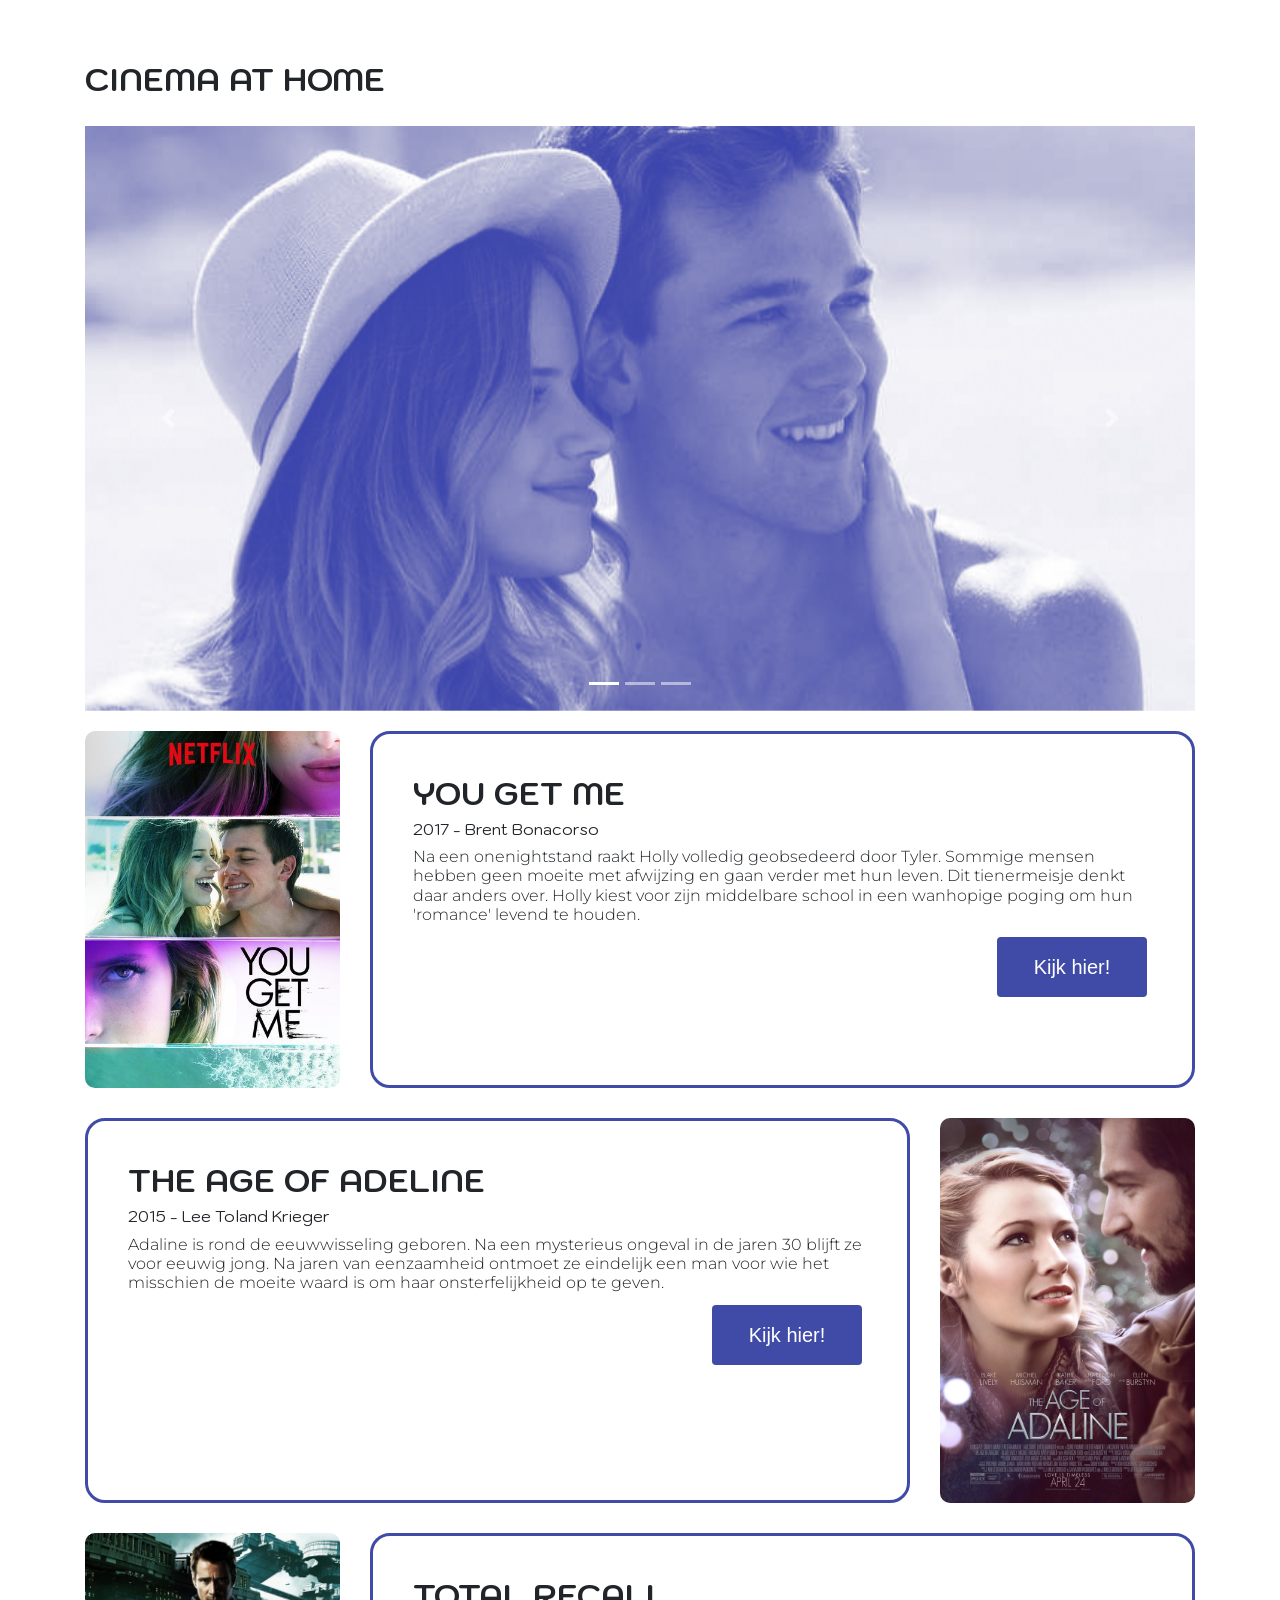
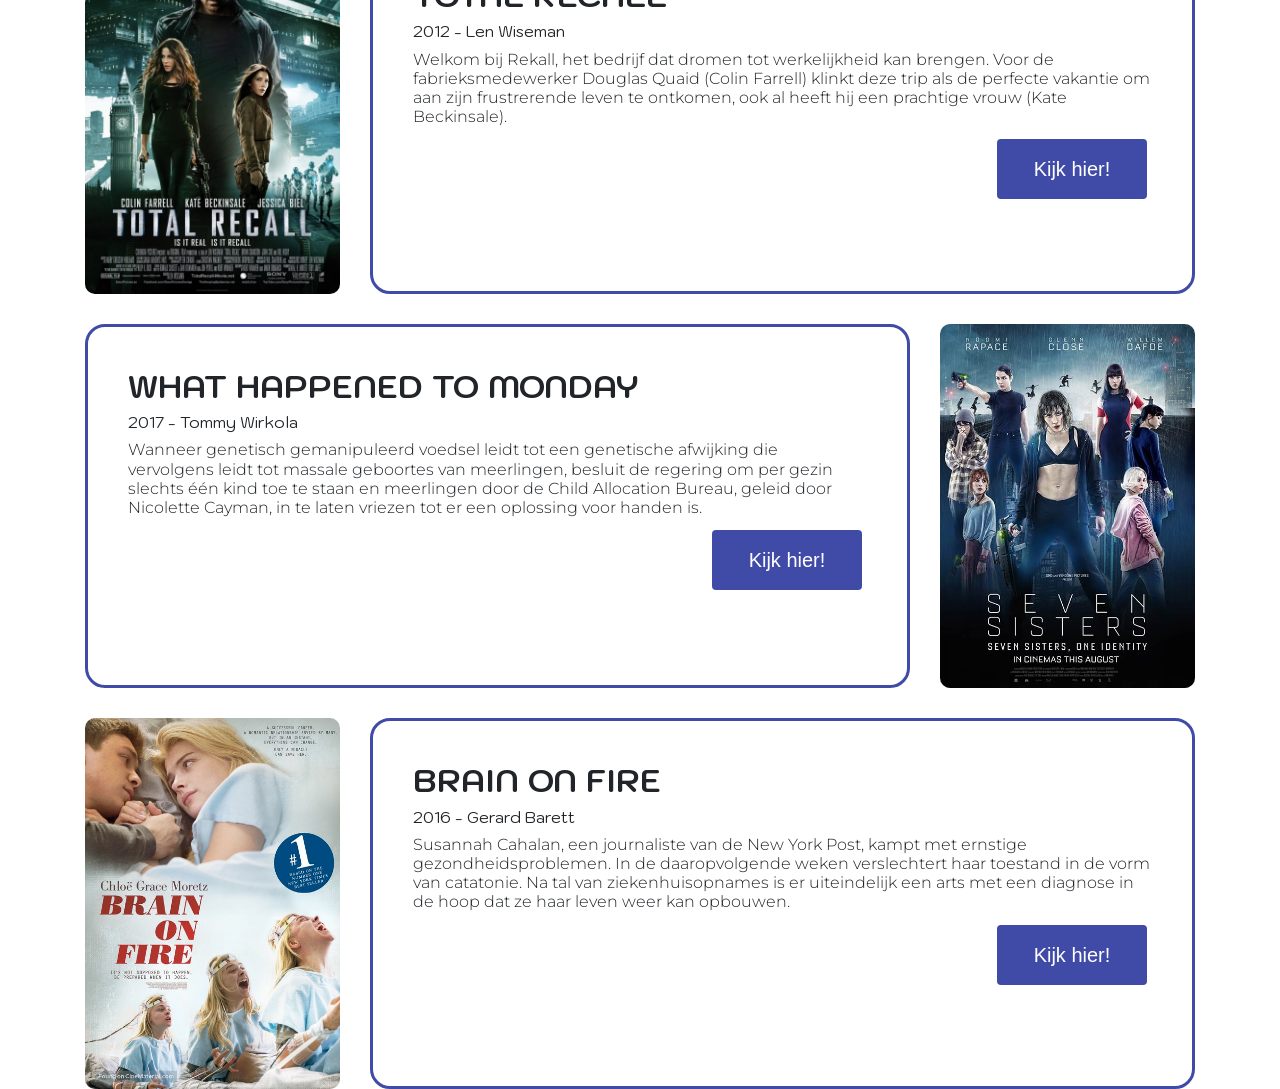
==== index.html @ 90ee4ab9 "Initial push" ====
<!doctype html>
<html>    
<head>
    <meta charset="UTF-8">

    <title>Cinema at home</title>

    <!-- bootstrap 4 css -->
    <link rel="stylesheet" href="https://stackpath.bootstrapcdn.com/bootstrap/4.1.3/css/bootstrap.min.css" integrity="sha384-MCw98/SFnGE8fJT3GXwEOngsV7Zt27NXFoaoApmYm81iuXoPkFOJwJ8ERdknLPMO"
        crossorigin="anonymous">
    <!-- google fonts-->
    <link href="https://fonts.googleapis.com/css?family=Oswald:400,700" rel="stylesheet">
    <link href="https://fonts.googleapis.com/css?family=Kodchasan:200,200i,300,300i,400,400i,500,500i,600,600i,700,700i" rel="stylesheet">
    <link href="https://fonts.googleapis.com/css?family=Montserrat:100,100i,200,200i,300,300i,400,400i,500,500i,600,600i,700,700i,800,800i,900,900i" rel="stylesheet">
    <!-- custom css -->
    <link href="styles/custom.css" rel="stylesheet" type="text/css">  
</head>

<body>
    <!-- nav -->
    <!-- einde nav-->
    <!-- head -->
    <div class="container">
        <div class="row titelrij">
            <div class="col-md-12">
                <h1>Cinema at home</h1>
                
                <!-- paginatitel-->
            </div>
        </div>
    </div>
    <!-- einde head -->

    <!-- Carousel -fluid -->
    <div class="container carousel">
        <div id="carouselExampleIndicators" class="carousel slide" data-ride="carousel">
            <ol class="carousel-indicators">
                <li data-target="#carouselExampleIndicators" data-slide-to="0" class="active"></li>
                <li data-target="#carouselExampleIndicators" data-slide-to="1"></li>
                <li data-target="#carouselExampleIndicators" data-slide-to="2"></li>
                
            </ol>
            <div class="carousel-inner">
                <div class="carousel-item active">
                    <img class="d-block w-100" src="images/yougetme1_blauw.jpg" alt="First slide">
                </div>
                <div class="carousel-item">
                    <img class="d-block w-100" src="images/age_blauw.jpg" alt="Second slide">
                </div>
                <div class="carousel-item">
                    <img class="d-block w-100" src="images/totalrecall2012_blauw.jpg" alt="Third slide">
                </div>
                <div class="carousel-item">
                    <img class="d-block w-100" src="images/monday_blauw.jpg" alt="Third slide">
                </div>
                <div class="carousel-item">
                    <img class="d-block w-100" src="images/Brain_on_Fire_Still_2_blauw.jpg" alt="Third slide">
                </div>
            </div>
            <a class="carousel-control-prev" href="#carouselExampleIndicators" role="button" data-slide="prev">
                <span class="carousel-control-prev-icon" aria-hidden="true"></span>
                <span class="sr-only">Previous</span>
            </a>
            <a class="carousel-control-next" href="#carouselExampleIndicators" role="button" data-slide="next">
                <span class="carousel-control-next-icon" aria-hidden="true"></span>
                <span class="sr-only">Next</span>
            </a>
            
        </div>
    </div>
    <!-- Einde Carousel -->

    <!-- begin eerste rij-->
    <div class="container eersterij">
        <div class="row">
            <!-- begin fotobox 1.1 -->
            <div class="col-md-3">
                <div class="kader">
                    <img class="kader" src="images/yougetme.jpg" alt="You Get Me">
                </div>
            </div>
            <!-- einde fotobox -->

            <!-- begin textbox 1.1 -->
            <div class="col-md-9">
                <article>
                    <h1>YOU GET ME</h1>
                    <h2>2017 - Brent Bonacorso</h2>
                    <h3>Na een onenightstand raakt Holly volledig geobsedeerd door Tyler. Sommige mensen hebben geen
                        moeite met afwijzing en gaan verder met hun leven. Dit tienermeisje denkt daar anders over.
                        Holly kiest voor zijn middelbare school in een wanhopige poging om hun 'romance' levend te
                        houden.</h3>
                        <button class="button" style="vertical-align:middle"><span> Kijk hier! </span></button>
                </article>
            </div>
        </div>
    </div>

    <!-- begin tweede rij-->
    <div class="container tweederij">
        <div class="row">
            <!-- begin textbox 1.2 -->
            <div class="col-md-9">
                <article>
                    <h1>THE AGE OF ADELINE</h1>
                    <h2>2015 - Lee Toland Krieger</h2>
                    <h3>Adaline is rond de eeuwwisseling geboren. Na een mysterieus ongeval in de jaren 30 blijft ze
                        voor eeuwig jong. Na jaren van eenzaamheid ontmoet ze eindelijk een man voor wie het misschien
                        de moeite waard is om haar onsterfelijkheid op te geven.</h3>
                        <button class="button" style="vertical-align:middle"><span> Kijk hier! </span></button>
                </article>
            </div>
            <!-- begin fotobox 1.2-->
            <div class="col-md-3">
                <div class="kader">
                    <img class="kader" src="images/ageof.jpg" alt="The age of adaline">
                </div>
            </div>
        </div>
    </div>

    <!-- begin derde rij-->
    <div class="container derderij">
        <div class="row">
            <!-- begin fotobox 1.3 -->
            <div class="col-md-3">
                <div class="kader">
                    <img class="kader" src="images/total1.jpg" alt="Total Recall">
                </div>
            </div>
            <!-- einde fotobox -->

            <!-- begin textbox 1.3 -->
            <div class="col-md-9">
                <article>
                    <h1>TOTAL RECALL</h1>
                    <h2>2012 - Len Wiseman</h2>
                    <h3>Welkom bij Rekall, het bedrijf dat dromen tot werkelijkheid kan brengen. Voor de
                        fabrieksmedewerker Douglas Quaid (Colin Farrell) klinkt deze trip als de perfecte vakantie om
                        aan zijn frustrerende leven te ontkomen, ook al heeft hij een prachtige vrouw (Kate
                        Beckinsale). </h3>
                        <button class="button" style="vertical-align:middle"><span> Kijk hier! </span></button>
                </article>
            </div>
        </div>
    </div>

    <!-- begin vierde rij-->
    <div class="container vierderij">
        <div class="row">
            <!-- begin textbox 1.4 -->
            <div class="col-md-9">
                <article>
                    <h1>WHAT HAPPENED TO MONDAY</h1>
                    <h2>2017 - Tommy Wirkola</h2>
                    <h3>Wanneer genetisch gemanipuleerd voedsel leidt tot een genetische afwijking die vervolgens leidt
                        tot massale geboortes van meerlingen, besluit de regering om per gezin slechts één kind toe te
                        staan en meerlingen door de Child Allocation Bureau, geleid door Nicolette Cayman, in te laten
                        vriezen tot er een oplossing voor handen is.</h3>
                        <button class="button" style="vertical-align:middle"><span> Kijk hier! </span></button>
                </article>
            </div>
            <!-- einde textbox-->
            <!-- begin fotobox 1.4 -->
            <div class="col-md-3">
                <div class="kader">
                    <img class="kader" src="images/seven.jpg" alt="What happened to monday">
                </div>
            </div>
            <!-- einde fotobox 1.4 -->
        </div>
    </div>

    <!-- begin vijfde rij-->
    <div class="container vijfderij">
        <div class="row">
            <!-- begin fotobox 1.5 -->
            <div class="col-md-3">
                <div class="kader">
                    <img class="kader" src="images/brain.jpg" alt="Brain on fire">
                </div>
            </div>
            <!-- einde fotobox -->

            <!-- begin textbox 1.5 -->
            <div class="col-md-9">
                <article>
                    <h1>BRAIN ON FIRE</h1>
                    <h2>2016 - Gerard Barett</h2>
                    <h3>Susannah Cahalan, een journaliste van de New York Post, kampt met ernstige gezondheidsproblemen.
                        In de daaropvolgende weken verslechtert haar toestand in de vorm van catatonie. Na tal van
                        ziekenhuisopnames is er uiteindelijk een arts met een diagnose in de hoop dat ze haar leven
                        weer kan opbouwen.</h3>
                        <button class="button" style="vertical-align:middle"><span> Kijk hier! </span></button>
                </article>
            </div>
            <!-- einde textbox 1.5 -->
        </div>
    </div>

   

</body>
  
<script src="https://code.jquery.com/jquery-3.3.1.slim.min.js" integrity="sha384-q8i/X+965DzO0rT7abK41JStQIAqVgRVzpbzo5smXKp4YfRvH+8abtTE1Pi6jizo" crossorigin="anonymous"></script>
<script src="https://cdnjs.cloudflare.com/ajax/libs/popper.js/1.14.3/umd/popper.min.js" integrity="sha384-ZMP7rVo3mIykV+2+9J3UJ46jBk0WLaUAdn689aCwoqbBJiSnjAK/l8WvCWPIPm49" crossorigin="anonymous"></script>
<script src="https://stackpath.bootstrapcdn.com/bootstrap/4.1.3/js/bootstrap.min.js" integrity="sha384-ChfqqxuZUCnJSK3+MXmPNIyE6ZbWh2IMqE241rYiqJxyMiZ6OW/JmZQ5stwEULTy" crossorigin="anonymous"></script>

</html>
---- styles/custom.css ----
/* ==============================================
   COLORS
   ============================================== */


/* ==============================================
   GLOBAL STYLES
   ============================================== */

body,
html {
    font-size: 16px;
    font-family: 'Open Sans', sans-serif; 
}

article {
    background-color: rgba(0,0,0,0,20);
    height: 100%;
    border-style: solid;
    border-width: 3px;
    border-color: rgb(64,75,167);
    border-radius: 20px;
    padding: 40px;
}

.kader{
    border-radius: 10px; 
    border-style: none;
}

img{
    width: 100%;
}

h1,
h2{
    font-family: 'Kodchasan', sans-serif;
    
}

h1 {
    text-transform: uppercase;
    font-size: 2rem;
    font-weight: 700;
}

h2 {
    font-size: 1rem;
    font-weight: 400;
}

h3{
    font-family: 'Montserrat', sans-serif;
    font-size: 1rem;
    font-weight: 300;
}

.titelrij {
    margin-top: 60px;
    margin-bottom: 20px;
}

.tweederij,.derderij,.vierderij,.vijfderij {
    margin-top: 30px;
}

.col{
    position: relative;
}

.carousel{
    margin-bottom: 20px;
}

.spacer{
    height: 100px;
}

.button {
    display: inline-block;
    border-radius: 4px;
    background-color:rgb(64,75,167);
    border: none;
    color: #FFFFFF;
    text-align: center;
    font-size: 20px;
    padding: 15px;
    width: 150px;
    transition: all 0.5s;
    cursor: pointer;
    margin: 5px;
    float: right;
  }
  
  .button span {
    cursor: pointer;
    display: inline-block;
    position: relative;
    transition: 0.5s;
  }
  
  .button span:after {
    content: '\00bb';
    position: absolute;
    opacity: 0;
    top: 0;
    right: -20px;
    transition: 0.5s;
  }
  
  .button:hover span {
    padding-right: 25px;
  }
  
  .button:hover span:after {
    opacity: 1;
    right: 0;
  }



/* MEDIA QUERIES
*********************************************/


/* Extra small devices (portrait phones, less than 576px)
/ No media query since this is the default in Bootstrap*/


/* Small devices (landscape phones, 576px and up)*/

@media (min-width: 576px) {}


/* Medium devices (tablets, 768px and up)*/

@media (min-width: 768px) {}


/* Large devices (desktops, 992px and up)*/

@media (min-width: 992px) {}


/* Extra large devices (large desktops, 1200px and up)*/

@media (min-width: 1200px) {}
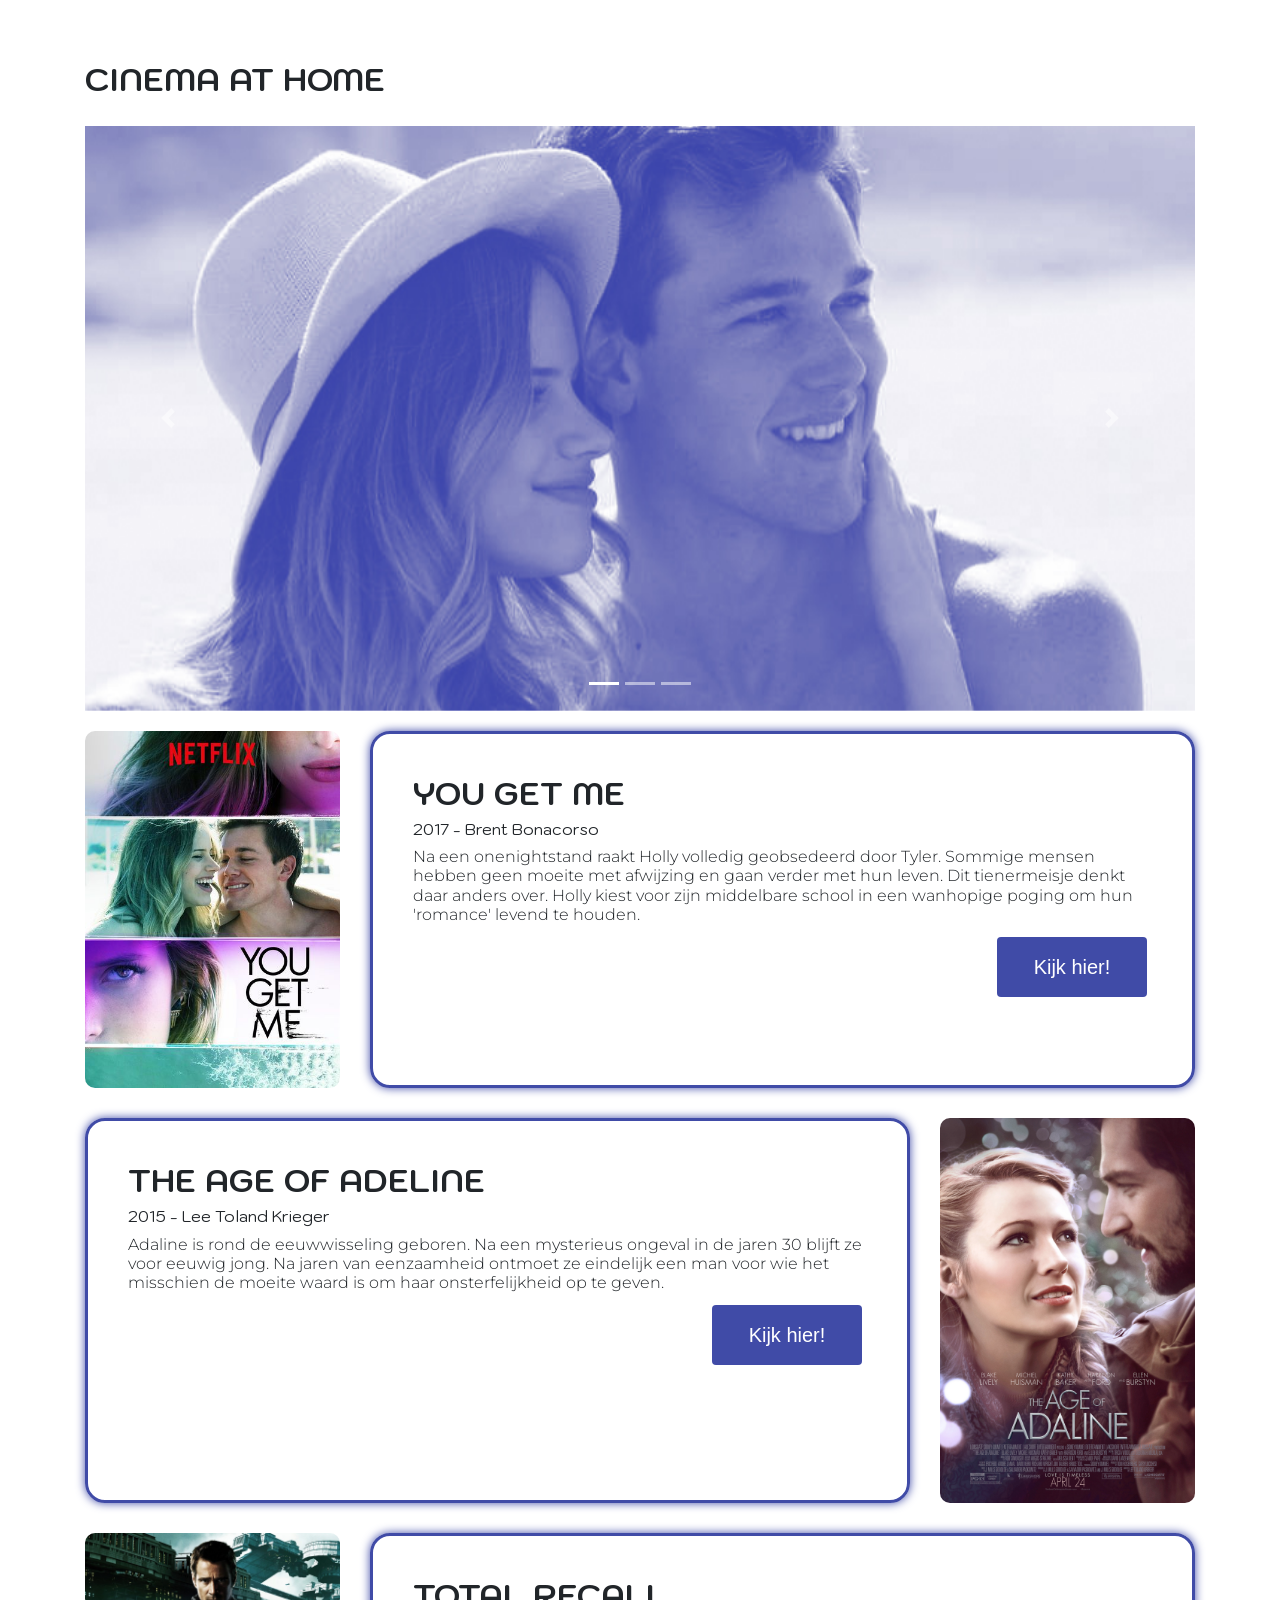
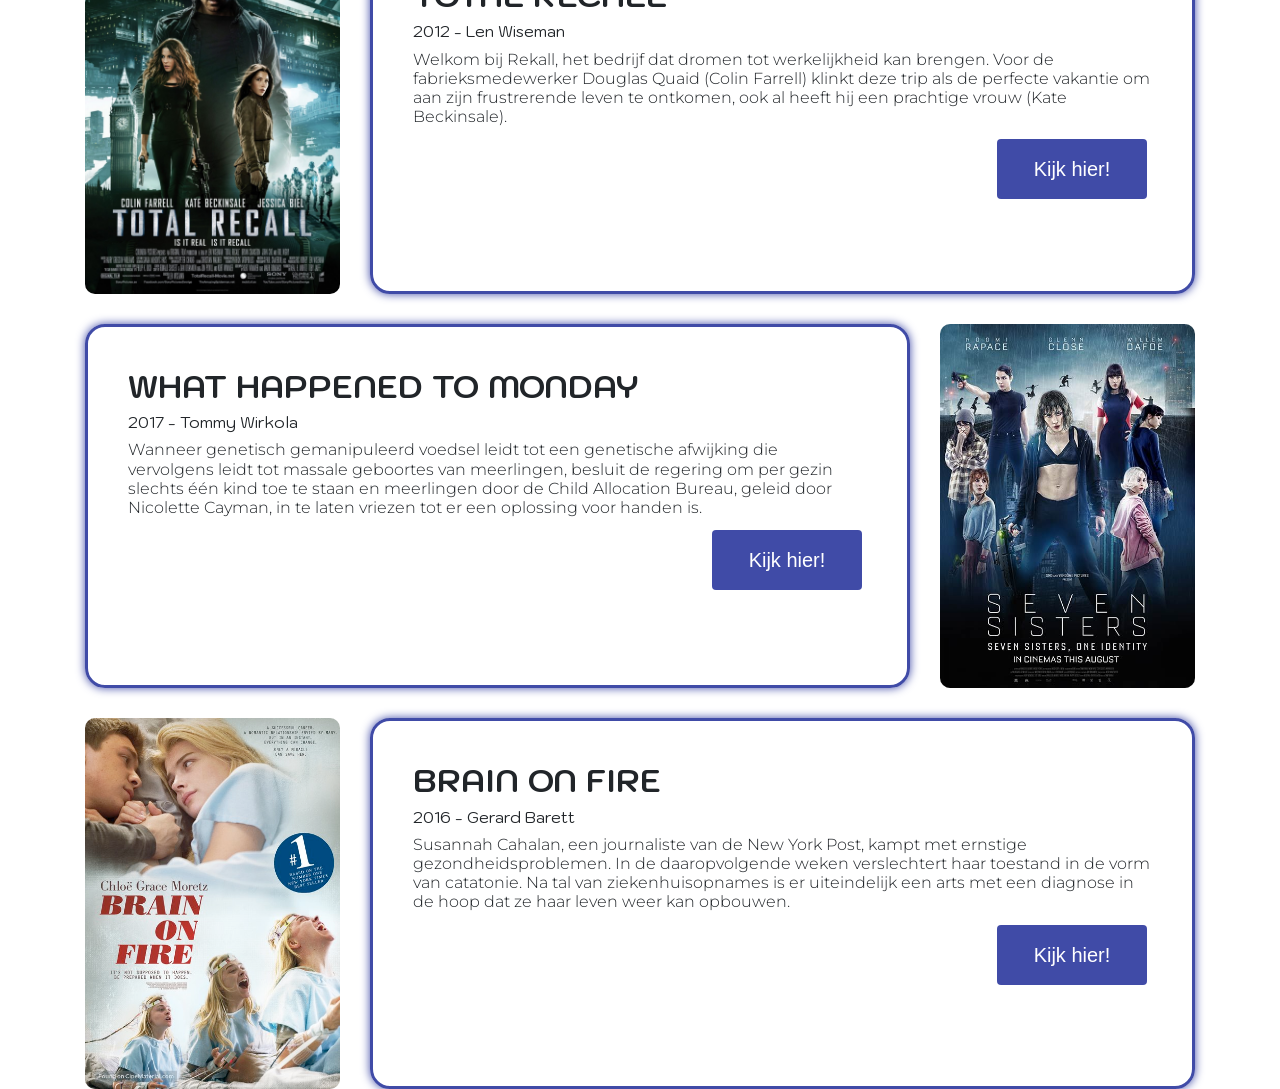
==== commit d05a8c08: "Push 2" ====
--- a/index.html
+++ b/index.html
@@ -14,6 +14,8 @@
     <link href="https://fonts.googleapis.com/css?family=Montserrat:100,100i,200,200i,300,300i,400,400i,500,500i,600,600i,700,700i,800,800i,900,900i" rel="stylesheet">
     <!-- custom css -->
     <link href="styles/custom.css" rel="stylesheet" type="text/css">  
+     <!-- Scroll CSS -->
+     <link rel="stylesheet" href="https://unpkg.com/aos@next/dist/aos.css" />
 </head>
 
 <body>
@@ -42,7 +44,7 @@
             </ol>
             <div class="carousel-inner">
                 <div class="carousel-item active">
-                    <img class="d-block w-100" src="images/yougetme1_blauw.jpg" alt="First slide">
+                    <img class="d-block w-100" src="images/yougetme1_blauw.jpg"alt="First slide">
                 </div>
                 <div class="carousel-item">
                     <img class="d-block w-100" src="images/age_blauw.jpg" alt="Second slide">
@@ -76,7 +78,7 @@
             <!-- begin fotobox 1.1 -->
             <div class="col-md-3">
                 <div class="kader">
-                    <img class="kader" src="images/yougetme.jpg" alt="You Get Me">
+                    <img data-aos="fade-right" class="kader" src="images/yougetme.jpg" alt="You Get Me">
                 </div>
             </div>
             <!-- einde fotobox -->
@@ -113,7 +115,7 @@
             <!-- begin fotobox 1.2-->
             <div class="col-md-3">
                 <div class="kader">
-                    <img class="kader" src="images/ageof.jpg" alt="The age of adaline">
+                    <img data-aos="fade-left" class="kader" src="images/ageof.jpg" alt="The age of adaline">
                 </div>
             </div>
         </div>
@@ -125,7 +127,7 @@
             <!-- begin fotobox 1.3 -->
             <div class="col-md-3">
                 <div class="kader">
-                    <img class="kader" src="images/total1.jpg" alt="Total Recall">
+                    <img data-aos="fade-right" class="kader" src="images/total1.jpg" alt="Total Recall">
                 </div>
             </div>
             <!-- einde fotobox -->
@@ -164,7 +166,7 @@
             <!-- begin fotobox 1.4 -->
             <div class="col-md-3">
                 <div class="kader">
-                    <img class="kader" src="images/seven.jpg" alt="What happened to monday">
+                    <img data-aos="fade-left" class="kader" src="images/seven.jpg" alt="What happened to monday">
                 </div>
             </div>
             <!-- einde fotobox 1.4 -->
@@ -177,7 +179,7 @@
             <!-- begin fotobox 1.5 -->
             <div class="col-md-3">
                 <div class="kader">
-                    <img class="kader" src="images/brain.jpg" alt="Brain on fire">
+                    <img data-aos="fade-right" class="kader" src="images/brain.jpg" alt="Brain on fire">
                 </div>
             </div>
             <!-- einde fotobox -->
@@ -200,10 +202,21 @@
 
    
 
-</body>
+
   
 <script src="https://code.jquery.com/jquery-3.3.1.slim.min.js" integrity="sha384-q8i/X+965DzO0rT7abK41JStQIAqVgRVzpbzo5smXKp4YfRvH+8abtTE1Pi6jizo" crossorigin="anonymous"></script>
 <script src="https://cdnjs.cloudflare.com/ajax/libs/popper.js/1.14.3/umd/popper.min.js" integrity="sha384-ZMP7rVo3mIykV+2+9J3UJ46jBk0WLaUAdn689aCwoqbBJiSnjAK/l8WvCWPIPm49" crossorigin="anonymous"></script>
 <script src="https://stackpath.bootstrapcdn.com/bootstrap/4.1.3/js/bootstrap.min.js" integrity="sha384-ChfqqxuZUCnJSK3+MXmPNIyE6ZbWh2IMqE241rYiqJxyMiZ6OW/JmZQ5stwEULTy" crossorigin="anonymous"></script>
 
+<!-- AOS -->
+<script src="https://unpkg.com/aos@next/dist/aos.js"></script>
+  <script>
+    AOS.init({
+        offset: 110,
+        duration: 1100,
+    });
+  </script>
+
+</body>
+
 </html>
--- a/styles/custom.css
+++ b/styles/custom.css
@@ -21,6 +21,7 @@
     border-color: rgb(64,75,167);
     border-radius: 20px;
     padding: 40px;
+    box-shadow: 0px 0px 10px rgb(64,75,167);
 }
 
 .kader{
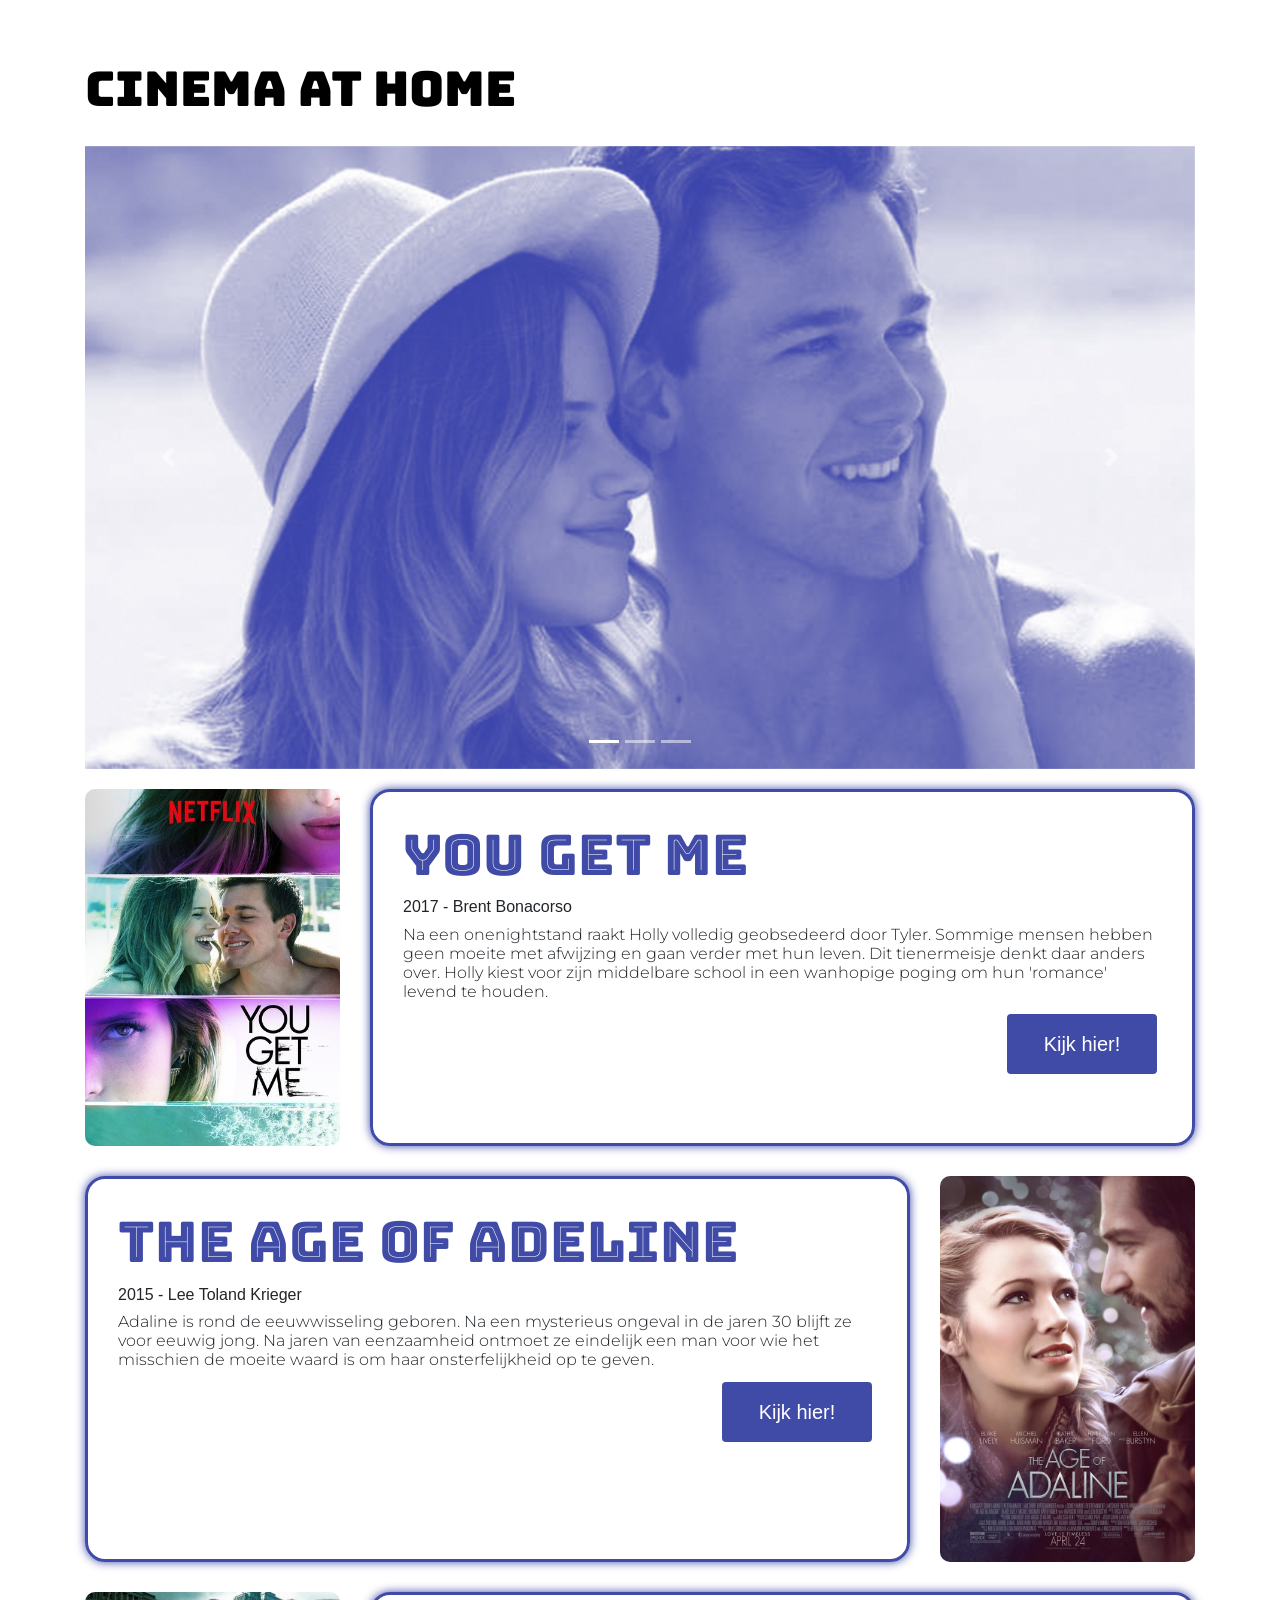
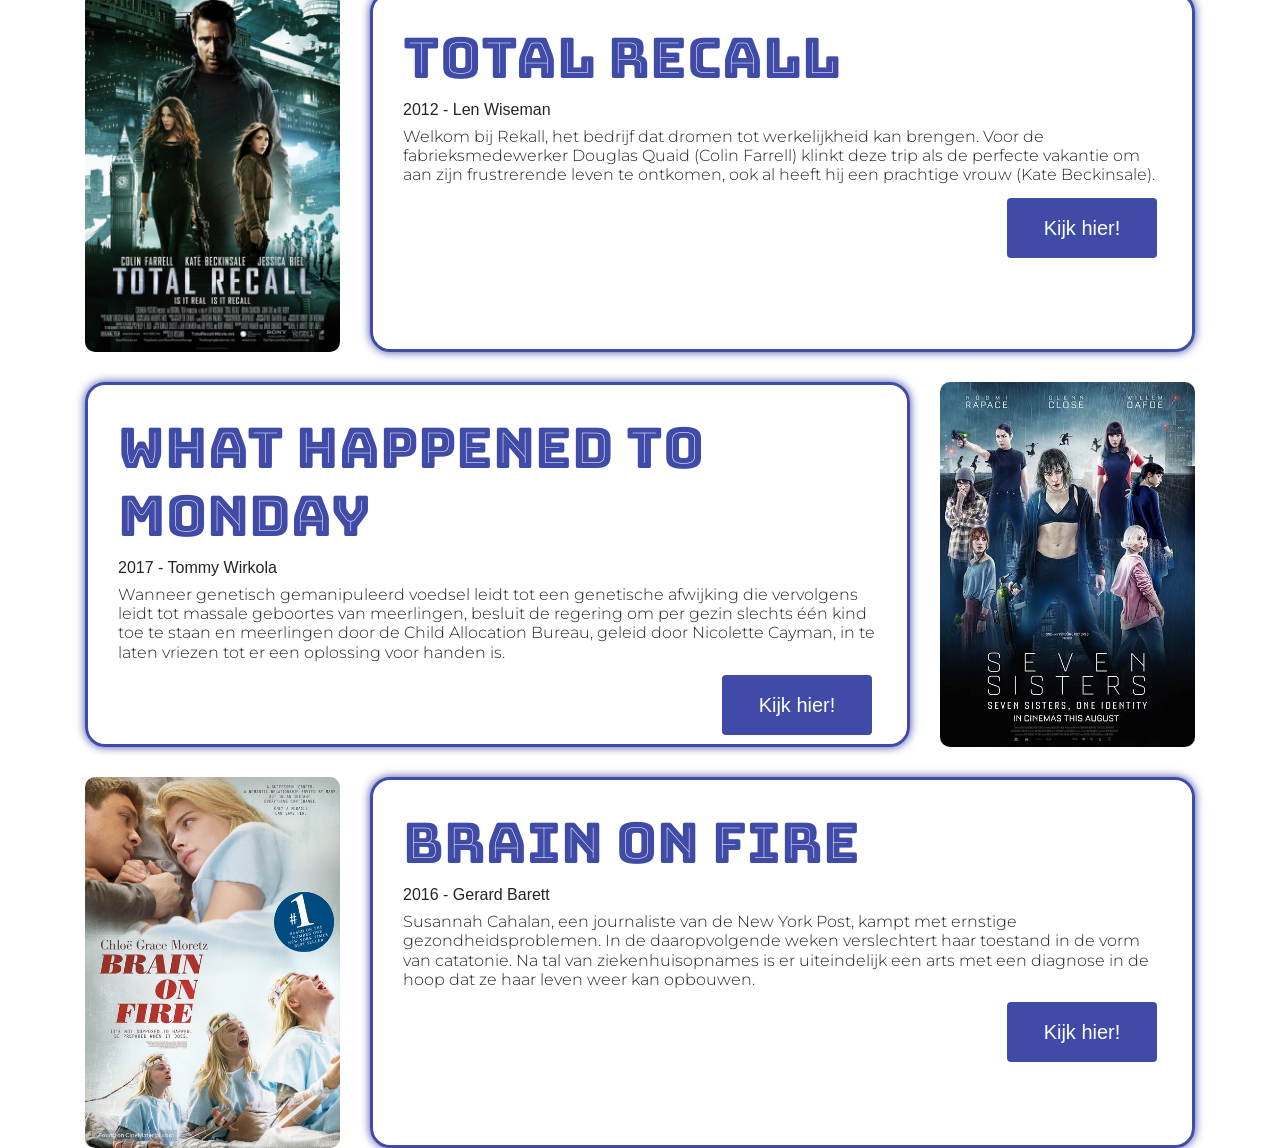
==== commit d636c29a: "carousel" ====
--- a/index.html
+++ b/index.html
@@ -12,6 +12,8 @@
     <link href="https://fonts.googleapis.com/css?family=Oswald:400,700" rel="stylesheet">
     <link href="https://fonts.googleapis.com/css?family=Kodchasan:200,200i,300,300i,400,400i,500,500i,600,600i,700,700i" rel="stylesheet">
     <link href="https://fonts.googleapis.com/css?family=Montserrat:100,100i,200,200i,300,300i,400,400i,500,500i,600,600i,700,700i,800,800i,900,900i" rel="stylesheet">
+    <link href="https://fonts.googleapis.com/css?family=Bungee+Inline" rel="stylesheet">
+    <link href="https://fonts.googleapis.com/css?family=Bungee" rel="stylesheet">
     <!-- custom css -->
     <link href="styles/custom.css" rel="stylesheet" type="text/css">  
      <!-- Scroll CSS -->
@@ -25,8 +27,7 @@
     <div class="container">
         <div class="row titelrij">
             <div class="col-md-12">
-                <h1>Cinema at home</h1>
-                
+                <h4>Cinema at home</h4>
                 <!-- paginatitel-->
             </div>
         </div>
--- a/styles/custom.css
+++ b/styles/custom.css
@@ -20,7 +20,7 @@
     border-width: 3px;
     border-color: rgb(64,75,167);
     border-radius: 20px;
-    padding: 40px;
+    padding: 30px;
     box-shadow: 0px 0px 10px rgb(64,75,167);
 }
 
@@ -33,16 +33,11 @@
     width: 100%;
 }
 
-h1,
-h2{
-    font-family: 'Kodchasan', sans-serif;
-    
-}
-
 h1 {
     text-transform: uppercase;
-    font-size: 2rem;
-    font-weight: 700;
+    font-size: 3.5rem;
+    font-family: 'Bungee Inline', sans-serif;
+    color: rgb(64,75,167);
 }
 
 h2 {
@@ -54,6 +49,12 @@
     font-family: 'Montserrat', sans-serif;
     font-size: 1rem;
     font-weight: 300;
+}
+
+h4{
+    font-family:'Bungee', sans-serif;
+    font-size: 3rem;
+    color: black;
 }
 
 .titelrij {
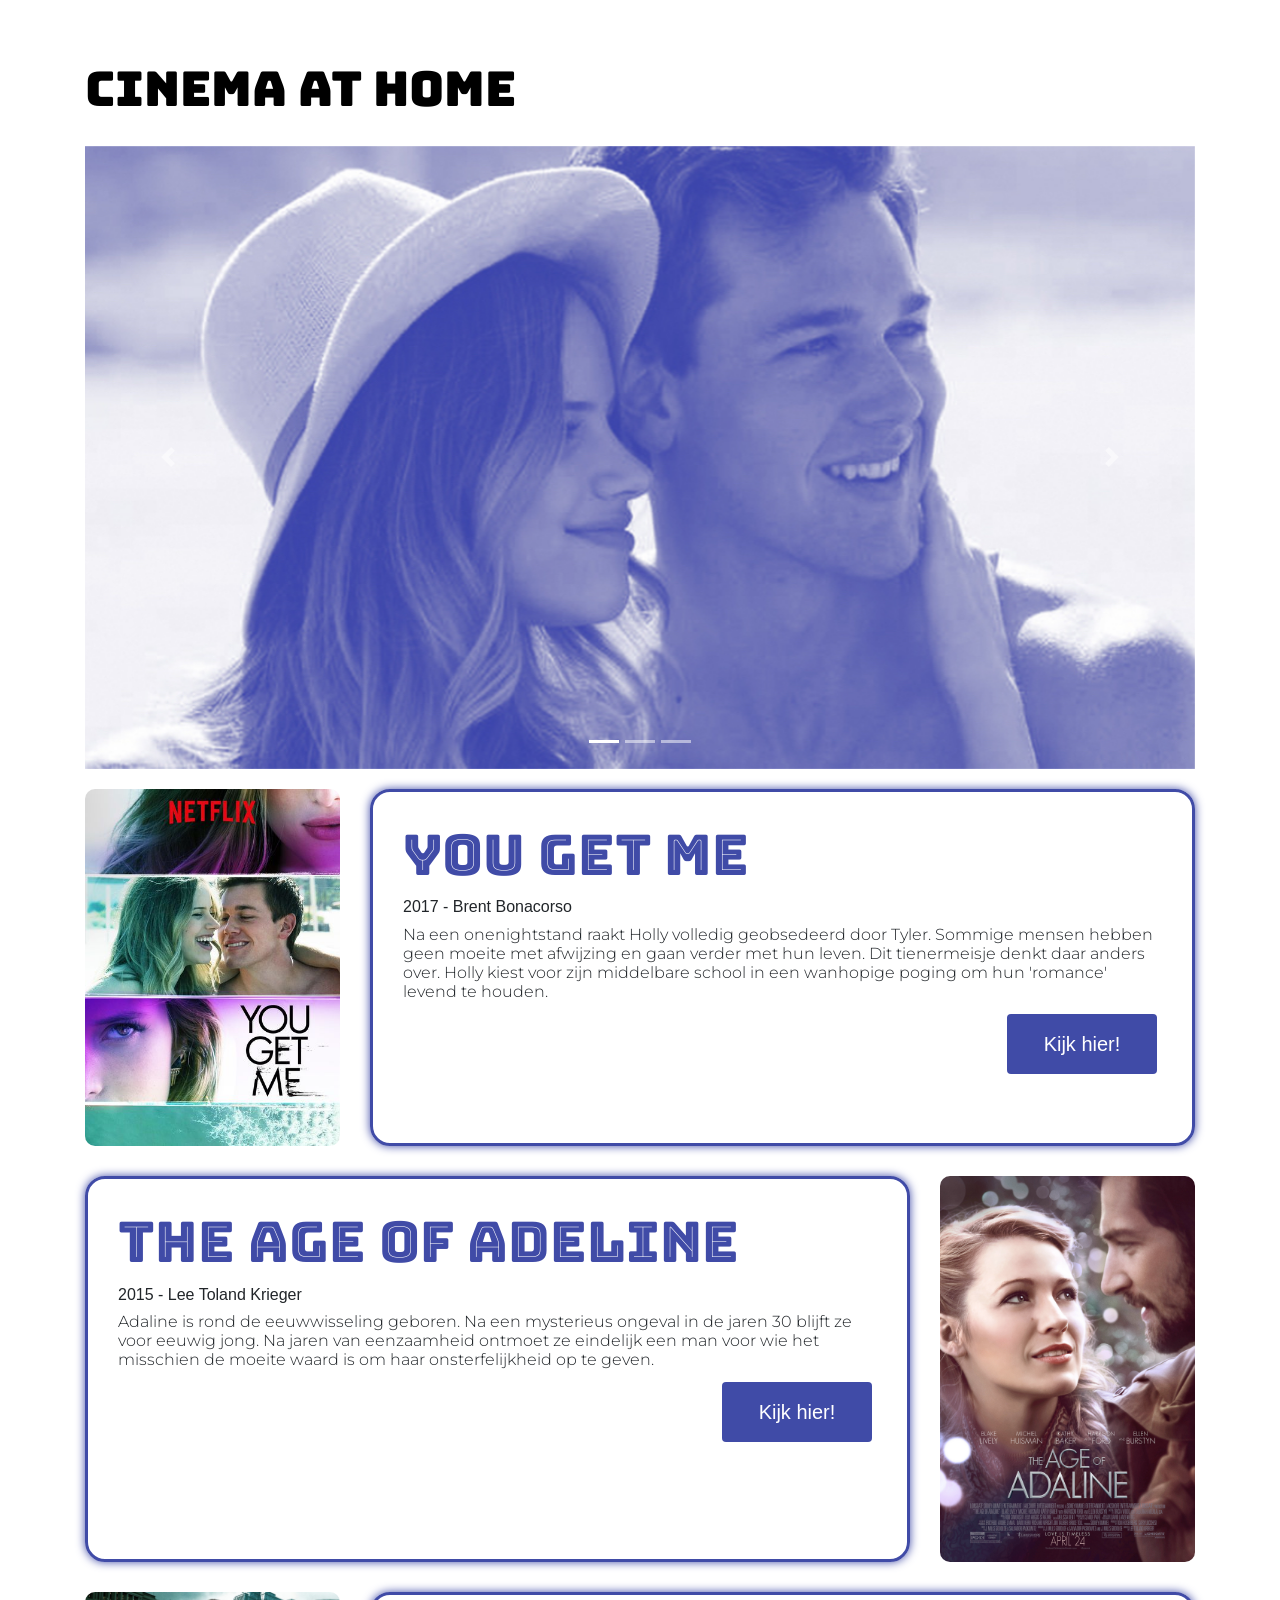
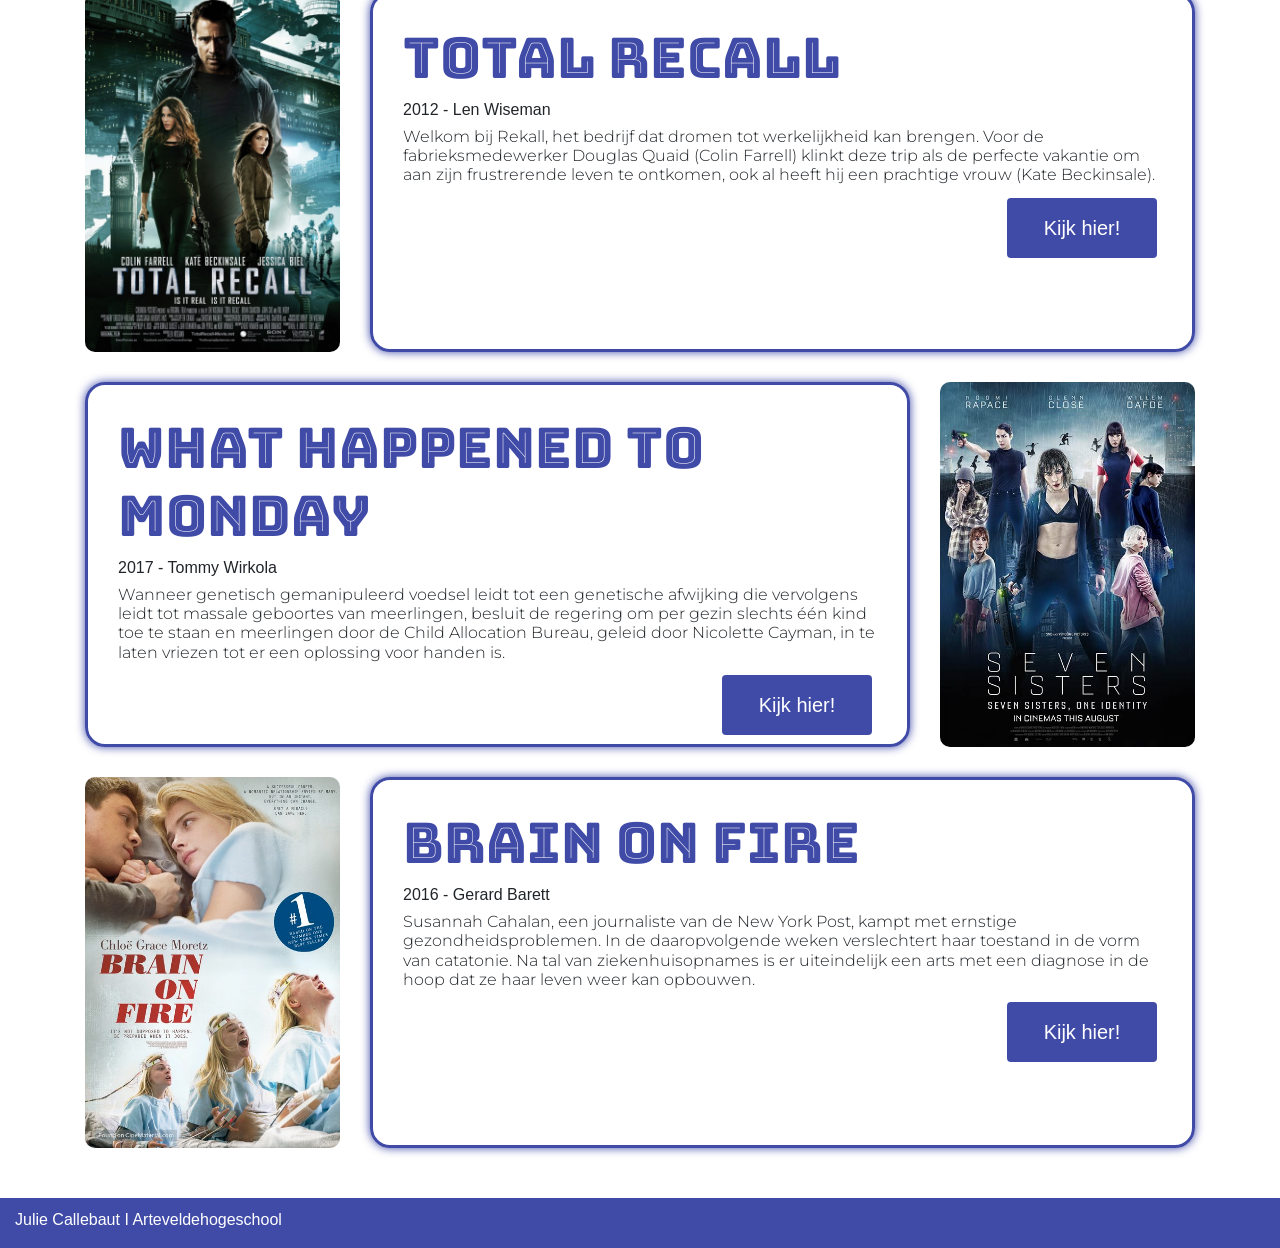
==== commit 94e89ff6: "Footer" ====
--- a/index.html
+++ b/index.html
@@ -220,4 +220,10 @@
 
 </body>
 
+
+<div class="row footerrij">
+        <!-- begin fotobox 1.5 -->
+        <p> Julie Callebaut I Arteveldehogeschool </p>
+</div>
+
 </html>
--- a/styles/custom.css
+++ b/styles/custom.css
@@ -119,6 +119,18 @@
     right: 0;
   }
 
+  .footerrij{
+      background-color: rgb(64,75,167);
+      color: white;
+      margin-top: 50px;
+      padding-left: 30px; 
+      padding-top: 10px;
+  }
+
+  .logo{
+      height: 1em;
+  }
+  
 
 
 /* MEDIA QUERIES
